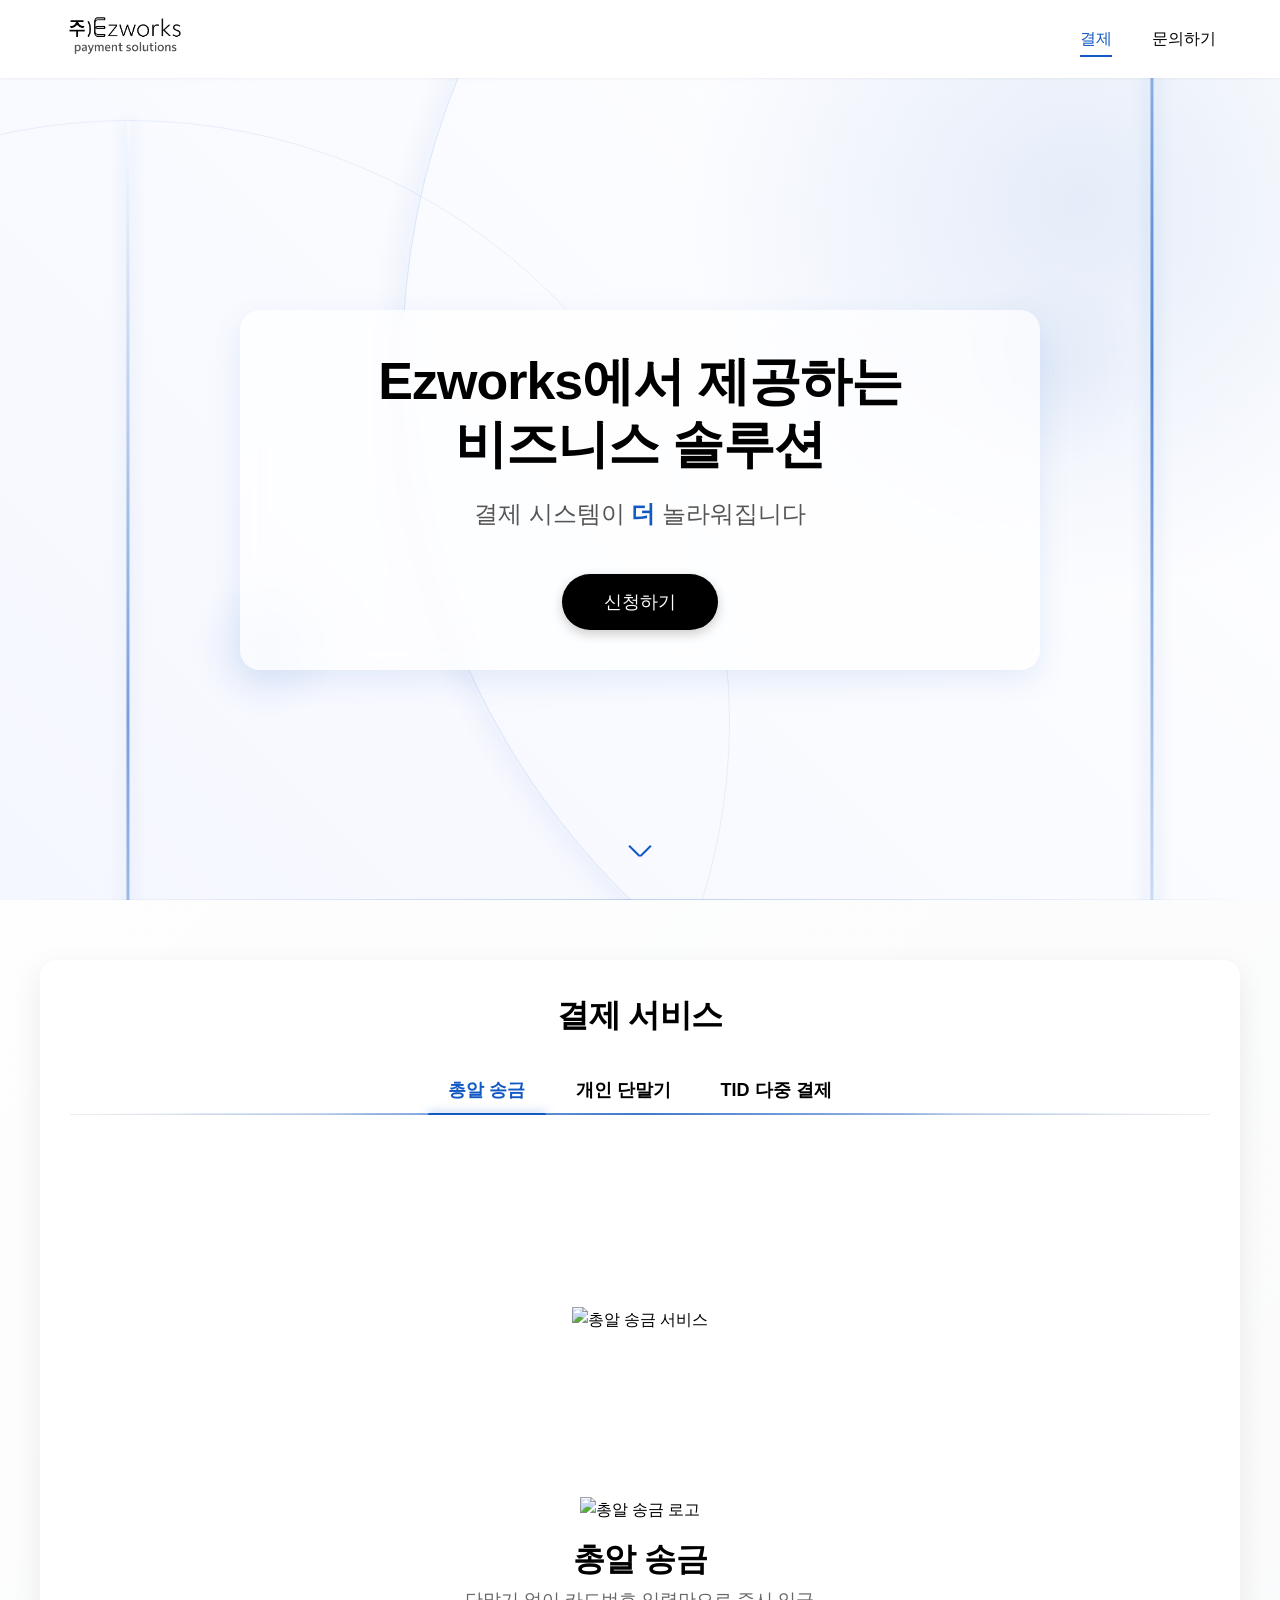
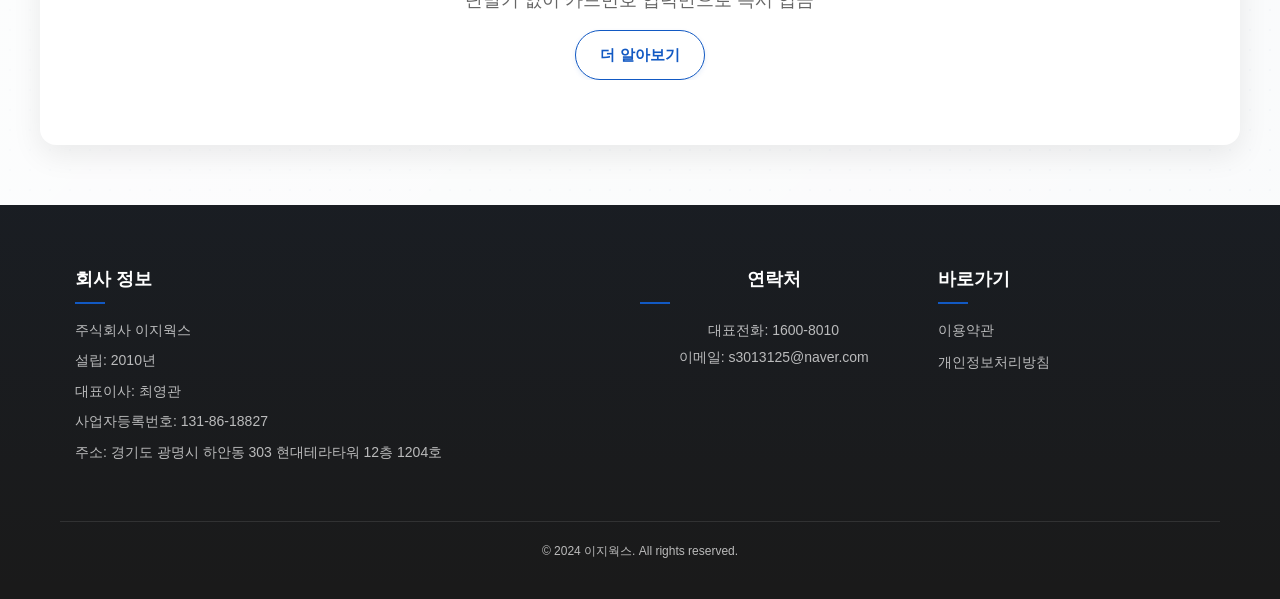
==== index.html @ 8d8925c3 "Add files via upload" ====
<!DOCTYPE html>
<html lang="ko">
<head>
    <meta charset="UTF-8">
    <meta name="viewport" content="width=device-width, initial-scale=1.0">
    <title>Ezworks - 비즈니스 결제 솔루션</title>
    <link rel="stylesheet" href="styles.css">
    <script src="script.js" defer></script>
</head>
<body>
    <header>
        <div class="header-container">
            <div class="logo">
                <a href="#" onclick="scrollToTop()"><img src="images/logo.png" alt="Ezworks"></a>
            </div>
            <nav>
                <ul>
                    <li><a href="#payment-solutions" class="active">결제</a></li>
                    <li><a href="#contact">문의하기</a></li>
                </ul>
            </nav>
        </div>
    </header>

    <main>
        <section class="hero">
            <div class="diagonal-line"></div>
            <div class="circular-line"></div>
            <div class="spinning-line"></div>
            <div class="spinning-line-2"></div>
            <div class="spinning-line-3"></div>
            <div class="container">
                <div class="hero-content">
                    <h1>Ezworks에서 제공하는<br>비즈니스 솔루션</h1>
                    <p>결제 시스템이 <strong>더</strong> 놀라워집니다</p>
                    <button class="cta-button" onclick="scrollToSection('contact')">신청하기</button>
                </div>
            </div>
            <div class="particle-1"></div>
            <div class="particle-2"></div>
            <div class="scroll-arrow" onclick="scrollToSection('payment-solutions')"></div>
        </section>

        <section id="payment-solutions" class="payment-solutions scroll-animate">
            <div class="container">
                <h2 class="scroll-animate">결제 서비스</h2>
                
                <!-- 상품 네비게이션 메뉴 -->
                <div class="product-nav scroll-animate">
                    <ul>
                        <li><a href="#" class="active" data-slide="0">총알 송금</a></li>
                        <li><a href="#" data-slide="1">개인 단말기</a></li>
                        <li><a href="#" data-slide="2">TID 다중 결제</a></li>
                    </ul>
                </div>
                
                <div class="product-showcase">
                    <div class="slider-container scroll-animate">
                        <div class="slider-wrapper">
                            <div class="slider">
                                <!-- 슬라이드 1: 총알 송금 -->
                                <div class="slide">
                                    <div class="slide-inner">
                                        <div class="product-image-container">
                                            <img src="images/bullet-transfer.png" alt="총알 송금 서비스" class="product-image">
                                        </div>
                                        <div class="product-info">
                                            <div class="product-logo">
                                                <img src="images/logo-bullet.png" alt="총알 송금 로고">
                                            </div>
                                            <h3 class="product-title">총알 송금</h3>
                                            <p class="product-subtitle">단말기 없이 카드번호 입력만으로 즉시 입금</p>
                                            <div class="product-actions">
                                                <a href="pages/bullet-transfer.html" class="btn-more">더 알아보기</a>
                                            </div>
                                        </div>
                                    </div>
                                </div>
                                
                                <!-- 슬라이드 2: 무선 단말기 -->
                                <div class="slide">
                                    <div class="slide-inner">
                                        <div class="product-image-container">
                                            <img src="images/wireless-terminal.png" alt="무선 단말기 서비스" class="product-image">
                                        </div>
                                        <div class="product-info">
                                            <div class="product-logo">
                                                <img src="images/logo-wireless.png" alt="무선 단말기 로고">
                                            </div>
                                            <h3 class="product-title">개인 단말기</h3>
                                            <p class="product-subtitle">이동형 결제 단말기로 어디서나 편리하게</p>
                                            <div class="product-actions">
                                                <a href="pages/personal-terminal.html" class="btn-more">더 알아보기</a>
                                            </div>
                                        </div>
                                    </div>
                                </div>
                                
                                <!-- 슬라이드 3: TID 다중 결제 -->
                                <div class="slide">
                                    <div class="slide-inner">
                                        <div class="product-image-container">
                                            <img src="images/multi-tid.png" alt="TID 다중 결제 서비스" class="product-image">
                                        </div>
                                        <div class="product-info">
                                            <div class="product-logo">
                                                <img src="images/logo-tid.png" alt="TID 다중 결제 로고">
                                            </div>
                                            <h3 class="product-title">TID 다중 결제</h3>
                                            <p class="product-subtitle">인건비·서비스 분리 매출 처리 가능</p>
                                            <div class="product-actions">
                                                <a href="pages/multi-tid.html" class="btn-more">더 알아보기</a>
                                            </div>
                                        </div>
                                    </div>
                                </div>
                            </div>
                        </div>
                        
                        <!-- 슬라이더 컨트롤 -->
                        <button class="slider-control prev" aria-label="이전 슬라이드">&lt;</button>
                        <button class="slider-control next" aria-label="다음 슬라이드">&gt;</button>
                    </div>
                </div>
            </div>
            <div class="particle"></div>
        </section>
    </main>

    <footer>
        <div class="container">
            <div class="footer-content">
                <div class="company-info">
                    <h4>회사 정보</h4>
                    <p>주식회사 이지웍스</p>
                    <p>설립: 2010년</p>
                    <p>대표이사: 최영관</p>
                    <p>사업자등록번호: 131-86-18827</p>
                    <p>주소: 경기도 광명시 하안동 303 현대테라타워 12층 1204호</p>
                </div>
                <div class="contact-info">
                    <h4>연락처</h4>
                    <p>대표전화: 1600-8010</p>
                    <p>이메일: s3013125@naver.com</p>
                </div>
                <div class="footer-links">
                    <h4>바로가기</h4>
                    <span>이용약관</span>
                    <span>개인정보처리방침</span>
                </div>
            </div>
            <div class="copyright">
                <p>&copy; 2024 이지웍스. All rights reserved.</p>
            </div>
        </div>
    </footer>
</body>
</html>
---- styles.css ----
/* 기본 리셋 */
* {
    margin: 0;
    padding: 0;
    box-sizing: border-box;
}

body {
    font-family: 'Samsung Sans', 'Noto Sans KR', 'Apple SD Gothic Neo', sans-serif;
    line-height: 1.6;
    color: #000;
    background-color: #f5f7ff;
    background-image: url('images/patterns/grid-pattern.svg');
    position: relative;
}

body:before {
    content: '';
    position: fixed;
    top: -50%;
    left: -50%;
    right: -50%;
    bottom: -50%;
    width: 200%;
    height: 200%;
    background: transparent;
    background-image: radial-gradient(ellipse at center, rgba(18, 89, 195, 0.02) 0%, rgba(18, 89, 195, 0) 70%);
    animation: noise 60s infinite;
    opacity: 0.6;
    z-index: -1;
}

@keyframes noise {
    0% { transform: translate(0,0) }
    10% { transform: translate(-5%,5%) }
    20% { transform: translate(-10%,10%) }
    30% { transform: translate(5%,-10%) }
    40% { transform: translate(10%,-5%) }
    50% { transform: translate(-5%,10%) }
    60% { transform: translate(-10%,-5%) }
    70% { transform: translate(10%,5%) }
    80% { transform: translate(5%,10%) }
    90% { transform: translate(-5%,-10%) }
    100% { transform: translate(0,0) }
}

.container {
    width: 100%;
    max-width: 1200px;
    margin: 0 auto;
    padding: 0 20px;
}

/* 헤더 스타일 */
header {
    position: fixed;
    top: 0;
    left: 0;
    width: 100%;
    background-color: #fff;
    box-shadow: 0 1px 3px rgba(0, 0, 0, 0.05);
    z-index: 1000;
    padding: 15px 0;
}

.header-container {
    display: flex;
    justify-content: space-between;
    align-items: center;
    width: 100%;
    max-width: 100%;
    padding: 0 5%;
}

.logo {
    display: flex;
    align-items: center;
}

.logo img {
    height: 40px;
}

.logo span {
    font-size: 14px;
    color: #666;
    font-weight: 300;
}

nav {
    margin-left: auto;
}

nav ul {
    display: flex;
    list-style: none;
    justify-content: flex-end;
}

nav ul li {
    margin: 0 20px;
}

nav ul li:last-child {
    margin-right: 0;
}

nav ul li a {
    text-decoration: none;
    color: #000;
    font-size: 16px;
    font-weight: 500;
    padding: 10px 0;
    transition: all 0.3s ease;
    position: relative;
}

nav ul li a:hover, nav ul li a.active {
    color: #1259c3;
}

nav ul li a:after {
    content: '';
    position: absolute;
    bottom: 0;
    left: 50%;
    transform: translateX(-50%);
    width: 0;
    height: 2px;
    background-color: #1259c3;
    transition: width 0.3s ease;
}

nav ul li a:hover:after, nav ul li a.active:after {
    width: 100%;
}

/* 히어로 섹션 */
.hero {
    height: 100vh;
    display: flex;
    align-items: center;
    justify-content: center;
    text-align: center;
    padding-top: 80px;
    background: linear-gradient(45deg, #f5f7ff 0%, #ffffff 100%);
    position: relative;
    overflow: hidden;
    z-index: 1;
}

.hero:before {
    content: '';
    position: absolute;
    width: 800px;
    height: 800px;
    background: radial-gradient(circle, rgba(18, 89, 195, 0.1) 0%, rgba(187, 197, 236, 0) 70%);
    top: -200px;
    right: -200px;
    border-radius: 50%;
    animation: pulse 15s infinite alternate;
}

.hero:after {
    content: '';
    position: absolute;
    width: 100%;
    height: 100%;
    background-image: url('images/patterns/blob-pattern.svg');
    background-repeat: no-repeat;
    background-position: left bottom;
    opacity: 0.8;
    z-index: 1;
    animation: floating 20s ease-in-out infinite alternate;
}

/* 히어로 섹션에 추가적인 애니메이션 요소 */
.hero .particle-1 {
    content: '';
    position: absolute;
    width: 200px;
    height: 200px;
    border-radius: 50%;
    background: radial-gradient(circle, rgba(18, 89, 195, 0.05) 0%, rgba(187, 197, 236, 0) 70%);
    top: 30%;
    right: 10%;
    z-index: 1;
    animation: float 25s infinite linear;
}

.hero .particle-2 {
    content: '';
    position: absolute;
    width: 150px;
    height: 150px;
    border-radius: 50%;
    background: radial-gradient(circle, rgba(18, 89, 195, 0.08) 0%, rgba(187, 197, 236, 0) 70%);
    bottom: 20%;
    left: 15%;
    z-index: 1;
    animation: float 20s infinite linear reverse;
}

@keyframes floating {
    0% { transform: translate(0, 0) rotate(0deg); }
    50% { transform: translate(2%, 2%) rotate(2deg); }
    100% { transform: translate(-2%, -1%) rotate(-1deg); }
}

@keyframes pulse {
    0% { transform: scale(1); opacity: 0.5; }
    50% { transform: scale(1.2); opacity: 0.8; }
    100% { transform: scale(1); opacity: 0.5; }
}

.hero-content {
    max-width: 800px;
    margin: 0 auto;
    padding: 40px;
    position: relative;
    z-index: 10;
    animation: fadeInUp 1s ease;
    background-color: rgba(255, 255, 255, 0.7);
    border-radius: 20px;
    backdrop-filter: blur(10px);
    box-shadow: 0 10px 30px rgba(18, 89, 195,.1);
}

.hero .container {
    position: relative;
    z-index: 15;
}

@keyframes fadeInUp {
    from {
        opacity: 0;
        transform: translateY(20px);
    }
    to {
        opacity: 1;
        transform: translateY(0);
    }
}

.hero h1 {
    font-size: 52px;
    font-weight: 700;
    margin-bottom: 20px;
    line-height: 1.2;
    color: #000;
    letter-spacing: -1px;
}

.hero p {
    font-size: 24px;
    margin-bottom: 40px;
    color: #555;
    font-weight: 300;
}

.hero strong {
    font-weight: 600;
    color: #1259c3;
}

.cta-button {
    padding: 16px 42px;
    font-size: 18px;
    background-color: #000;
    color: #fff;
    border: none;
    border-radius: 30px;
    cursor: pointer;
    transition: all 0.3s ease;
    font-weight: 500;
    box-shadow: 0 4px 12px rgba(0, 0, 0, 0.2);
}

.cta-button:hover {
    background-color: #333;
    transform: translateY(-2px);
    box-shadow: 0 6px 15px rgba(0, 0, 0, 0.3);
}

/* 결제 솔루션 섹션 */
.payment-solutions {
    padding: 60px 0;
    background-color: #f8f9fa;
    background-image: url('images/patterns/dot-pattern.svg');
    position: relative;
    overflow: hidden;
    z-index: 2;
    transform: translateY(0);
    transition: transform 0.8s ease-in-out, opacity 0.8s ease-in-out;
    opacity: 1;
}

.payment-solutions:before {
    content: '';
    position: absolute;
    top: 0;
    left: 0;
    width: 100%;
    height: 100%;
    background: linear-gradient(135deg, rgba(255,255,255,0.8) 0%, rgba(255,255,255,0.3) 100%);
}

.payment-solutions .container {
    background-color: #fff;
    border-radius: 16px;
    padding: 30px;
    box-shadow: 0 10px 30px rgba(0, 0, 0, 0.08);
    position: relative;
    z-index: 5;
}

h2 {
    text-align: center;
    font-size: 32px;
    font-weight: 700;
    margin-bottom: 20px;
    color: #000;
    letter-spacing: -0.5px;
}

/* 상품 네비게이션 */
.product-nav {
    position: relative;
    margin: 25px 0 20px;
    border-bottom: none;
    text-align: center;
    overflow: hidden;
}

.product-nav:after {
    content: '';
    position: absolute;
    bottom: 0;
    left: 0;
    width: 100%;
    height: 1px;
    background: #eee;
    z-index: 1;
}

.product-nav:before {
    content: '';
    position: absolute;
    bottom: 0;
    left: 0;
    width: 100%;
    height: 2px;
    background: linear-gradient(90deg, 
                rgba(18, 89, 195, 0) 0%, 
                rgba(18, 89, 195, 0.3) 20%, 
                rgba(18, 89, 195, 0.8) 50%, 
                rgba(18, 89, 195, 0.3) 80%, 
                rgba(18, 89, 195, 0) 100%);
    z-index: 2;
    transform: translateY(0);
    animation: wave 8s infinite ease-in-out;
    border-radius: 50%;
}

@keyframes wave {
    0% {
        background-position: -500px 0;
    }
    100% {
        background-position: 500px 0;
    }
}

.product-nav ul {
    display: flex;
    list-style: none;
    justify-content: center;
    flex-wrap: wrap;
    margin: 0 auto;
    position: relative;
    z-index: 3;
}

.product-nav li {
    margin: 0 5px;
}

.product-nav a {
    display: inline-block;
    padding: 10px 20px;
    color: #000;
    text-decoration: none;
    font-size: 18px;
    font-weight: 600;
    position: relative;
    transition: all 0.3s ease;
}

.product-nav a:after {
    content: '';
    position: absolute;
    bottom: -1px;
    left: 0;
    width: 0;
    height: 3px;
    background-color: #000;
    transition: width 0.3s ease;
    border-radius: 3px;
    z-index: 4;
}

.product-nav a.active {
    color: #1259c3;
}

.product-nav a.active:after {
    width: 100%;
    background-color: #1259c3;
    box-shadow: 0 0 10px rgba(18, 89, 195, 0.5);
}

.product-nav a:hover {
    color: #1259c3;
}

.product-nav a:hover:after {
    background-color: #1259c3;
    width: 100%;
}

/* 상품 쇼케이스 */
.product-showcase {
    max-width: 1200px;
    margin: 0 auto;
    padding: 20px 0;
    position: relative;
    text-align: center;
}

/* 슬라이더 스타일 */
.slider-container {
    position: relative;
    margin: 0 auto;
    max-width: 1200px;
    overflow: hidden;
    padding: 15px 0;
    text-align: center;
}

.slider-wrapper {
    position: relative;
    width: 100%;
    overflow: hidden;
    margin: 0 auto;
}

.slider {
    display: flex;
    transition: transform 0.5s ease;
    margin: 0 auto;
}

.slide {
    flex: 0 0 100%;
    max-width: 100%;
    transition: opacity 0.3s ease;
    display: flex;
    justify-content: center;
    align-items: center;
    padding: 0;
    margin: 0;
    box-sizing: border-box;
}

.slide-inner {
    display: flex;
    flex-direction: column;
    align-items: center;
    justify-content: center;
    position: relative;
    width: 100%;
    text-align: center;
    margin: 0 auto;
    max-width: 800px;
}

/* 상품 이미지 컨테이너 */
.product-image-container {
    width: 100%;
    height: 300px;
    display: flex;
    align-items: center;
    justify-content: center;
    overflow: hidden;
    margin-bottom: 20px;
    text-align: center;
}

.product-image {
    max-width: 90%;
    max-height: 90%;
    object-fit: contain;
    transition: transform 0.5s ease;
    margin: 0 auto;
    display: block;
}

.slide-inner:hover .product-image {
    transform: scale(1.05);
}

/* 상품 정보 */
.product-info {
    text-align: center;
    padding: 0 20px;
    max-width: 800px;
    margin: 0 auto;
    width: 100%;
}

.product-logo {
    height: 40px;
    margin-bottom: 10px;
    display: flex;
    justify-content: center;
    align-items: center;
    margin-left: auto;
    margin-right: auto;
}

.product-logo img {
    max-height: 100%;
    max-width: 200px;
    margin: 0 auto;
}

.product-title {
    font-size: 32px;
    font-weight: 700;
    margin-bottom: 8px;
    line-height: 1.2;
    letter-spacing: -0.5px;
}

.product-subtitle {
    font-size: 18px;
    color: #666;
    margin-bottom: 12px;
    font-weight: 300;
}

.product-description {
    font-size: 18px;
    color: #1259c3;
    margin-bottom: 30px;
    font-weight: 500;
}

.product-actions {
    display: flex;
    justify-content: center;
    gap: 15px;
    margin-top: 15px;
    margin-left: auto;
    margin-right: auto;
}

.btn-more {
    display: inline-block;
    padding: 12px 24px;
    border-radius: 30px;
    font-size: 15px;
    font-weight: 600;
    text-decoration: none;
    text-align: center;
    cursor: pointer;
    transition: all 0.3s ease;
    background-color: #fff;
    border: 1px solid #1259c3;
    color: #1259c3;
    box-shadow: 0 2px 5px rgba(18, 89, 195, 0.1);
}

.btn-apply {
    background-color: #000;
    border: 1px solid #000;
    color: #fff;
}

.btn-more:hover {
    background-color: #1259c3;
    color: #fff;
    transform: translateY(-2px);
    box-shadow: 0 4px 8px rgba(18, 89, 195, 0.2);
}

/* 슬라이더 컨트롤 */
.slider-control {
    display: none !important;
    position: absolute;
    top: 40%;
    transform: translateY(-50%);
    width: 50px;
    height: 50px;
    border-radius: 50%;
    background-color: rgba(255, 255, 255, 0.9);
    border: none;
    color: #000;
    font-size: 24px;
    cursor: pointer;
    box-shadow: 0 4px 10px rgba(0, 0, 0, 0.1);
    z-index: 10;
    transition: all 0.3s ease;
    align-items: center;
    justify-content: center;
}

.slider-control.prev {
    left: 20px;
}

.slider-control.next {
    right: 20px;
}

.slider-control:hover {
    background-color: #fff;
    box-shadow: 0 6px 15px rgba(0, 0, 0, 0.15);
    transform: translateY(-50%) scale(1.1);
}

/* 탭 디테일 */
.tab-detail {
    margin-top: 40px;
    display: none;
}

.tab-detail.show {
    display: block;
    animation: fadeInUp 0.5s ease;
}

.tab-content {
    padding: 20px;
}

.tab-pane {
    display: none;
}

.tab-pane.active {
    display: block;
    animation: fadeIn 0.5s ease;
}

@keyframes fadeIn {
    from { opacity: 0; }
    to { opacity: 1; }
}

.card {
    background-color: #fff;
    border-radius: 16px;
    overflow: hidden;
    box-shadow: 0 10px 30px rgba(0, 0, 0, 0.05);
    border: 1px solid #f0f0f0;
    transition: transform 0.3s ease, box-shadow 0.3s ease;
}

.card:hover {
    transform: translateY(-5px);
    box-shadow: 0 15px 35px rgba(0, 0, 0, 0.08);
}

.card h3 {
    padding: 20px;
    font-size: 22px;
    background-color: #000;
    color: #fff;
    font-weight: 500;
}

.card-content {
    display: flex;
    padding: 25px;
}

.card-text {
    flex: 1;
}

.card-text ul {
    list-style: none;
    padding-left: 5px;
}

.card-text li {
    margin-bottom: 15px;
    position: relative;
    padding-left: 25px;
    font-size: 15px;
}

.card-text li:before {
    content: '•';
    width: 6px;
    height: 6px;
    color: #1259c3;
    position: absolute;
    left: 5px;
    top: 0;
    font-size: 20px;
    font-weight: bold;
}

.card-image {
    flex: 1;
    display: flex;
    justify-content: center;
    align-items: center;
}

.card-image img {
    max-width: 90%;
    max-height: 200px;
    border-radius: 8px;
    box-shadow: 0 5px 15px rgba(0, 0, 0, 0.08);
    transition: transform 0.3s ease;
}

.card:hover .card-image img {
    transform: scale(1.03);
}

/* 신청 폼 */
.contact {
    padding: 100px 0;
    background-color: #f5f7ff;
    background-image: url('images/patterns/wave-pattern.svg');
    position: relative;
}

.contact:before {
    content: '';
    position: absolute;
    top: 0;
    left: 0;
    width: 100%;
    height: 100%;
    background: linear-gradient(to bottom, rgba(255,255,255,0.8) 0%, rgba(255,255,255,0.5) 100%);
}

.contact .container {
    position: relative;
    z-index: 10;
}

form {
    max-width: 800px;
    margin: 0 auto;
    background-color: #fff;
    padding: 50px;
    border-radius: 16px;
    box-shadow: 0 10px 30px rgba(0, 0, 0, 0.05);
}

.form-group {
    margin-bottom: 30px;
}

label {
    display: block;
    margin-bottom: 10px;
    font-weight: 500;
    color: #333;
    font-size: 16px;
}

input, select, textarea {
    width: 100%;
    padding: 15px;
    border: 1px solid #e0e0e0;
    border-radius: 8px;
    font-size: 16px;
    transition: all 0.3s ease;
    background-color: #fafafa;
}

input:focus, select:focus, textarea:focus {
    border-color: #1259c3;
    outline: none;
    background-color: #fff;
    box-shadow: 0 0 0 3px rgba(18, 89, 195, 0.1);
}

.submit-btn {
    width: 100%;
    padding: 18px;
    background-color: #1259c3;
    color: #fff;
    border: none;
    border-radius: 8px;
    font-size: 18px;
    cursor: pointer;
    transition: all 0.3s ease;
    font-weight: 500;
    box-shadow: 0 4px 12px rgba(18, 89, 195, 0.2);
}

.submit-btn:hover {
    background-color: #0046be;
    transform: translateY(-2px);
    box-shadow: 0 6px 15px rgba(18, 89, 195, 0.3);
}

/* 모달 */
.modal {
    display: none;
    position: fixed;
    top: 0;
    left: 0;
    width: 100%;
    height: 100%;
    background-color: rgba(0, 0, 0, 0.5);
    z-index: 2000;
    justify-content: center;
    align-items: center;
    backdrop-filter: blur(5px);
}

.modal.show {
    display: flex;
}

.modal-content {
    background-color: #fff;
    padding: 50px;
    border-radius: 16px;
    max-width: 500px;
    width: 100%;
    text-align: center;
    position: relative;
    box-shadow: 0 20px 40px rgba(0, 0, 0, 0.1);
    animation: modalFadeIn 0.3s ease;
}

@keyframes modalFadeIn {
    from { opacity: 0; transform: translateY(20px); }
    to { opacity: 1; transform: translateY(0); }
}

.close {
    position: absolute;
    top: 20px;
    right: 20px;
    font-size: 24px;
    cursor: pointer;
    color: #999;
    transition: color 0.3s ease;
}

.close:hover {
    color: #000;
}

/* 푸터 */
footer {
    background-color: #1a1a1a;
    color: #fff;
    padding: 60px 0 30px;
    position: relative;
    overflow: hidden;
}

footer:before {
    content: '';
    position: absolute;
    top: 0;
    left: 0;
    width: 100%;
    height: 100%;
    background: linear-gradient(to bottom, rgba(18, 89, 195, 0.05) 0%, rgba(18, 89, 195, 0) 100%);
    z-index: 1;
}

.footer-content {
    display: flex;
    flex-wrap: wrap;
    justify-content: space-between;
    margin-bottom: 30px;
    position: relative;
    z-index: 2;
}

.company-info, .contact-info, .footer-links {
    padding: 0 15px;
    margin-bottom: 20px;
}

.company-info {
    flex: 2;
}

.contact-info {
    flex: 1;
}

.footer-links {
    flex: 1;
    display: flex;
    flex-direction: column;
}

footer h4 {
    color: #fff;
    font-size: 18px;
    margin-bottom: 15px;
    position: relative;
    padding-bottom: 10px;
}

footer h4:after {
    content: '';
    position: absolute;
    bottom: 0;
    left: 0;
    width: 30px;
    height: 2px;
    background-color: #1259c3;
}

footer p {
    color: rgba(255, 255, 255, 0.7);
    font-size: 14px;
    margin-bottom: 8px;
    line-height: 1.6;
}

.footer-links a, .footer-links span {
    color: rgba(255, 255, 255, 0.7);
    text-decoration: none;
    margin-bottom: 10px;
    transition: all 0.3s ease;
    font-size: 14px;
    display: block;
}

.footer-links a:hover {
    color: #fff;
    padding-left: 5px;
}

.copyright {
    text-align: center;
    border-top: 1px solid rgba(255, 255, 255, 0.1);
    padding-top: 20px;
    position: relative;
    z-index: 2;
}

.copyright p {
    font-size: 12px;
}

/* 반응형 스타일 */
@media (min-width: 992px) {
    .slider {
        display: flex;
        flex-wrap: nowrap;
    }
    
    .slide {
        flex: 0 0 100%;
        max-width: 100%;
    }
    
    /* 데스크탑에서 헤더 양 끝 배치 */
    .header-container {
        justify-content: space-between;
        padding: 0 5%;
        max-width: 100%;
    }
    
    .logo {
        margin-left: 0;
    }
    
    nav {
        margin-right: 0;
    }
}

@media (max-width: 992px) {
    .hero h1 {
        font-size: 40px;
    }
    
    .hero p {
        font-size: 20px;
    }
    
    .card-content {
        flex-direction: column;
    }
    
    .card-image {
        margin-top: 30px;
    }
    
    .product-image-container {
        height: 300px;
    }
    
    .product-title {
        font-size: 32px;
    }
    
    .product-subtitle {
        font-size: 18px;
    }
}

@media (max-width: 768px) {
    header .container, .header-container {
        flex-direction: column;
    }
    
    nav ul {
        margin-top: 20px;
        flex-wrap: wrap;
    }
    
    nav ul li {
        margin: 0 10px;
    }
    
    .hero h1 {
        font-size: 32px;
    }
    
    .hero p {
        font-size: 18px;
    }
    
    .cta-button {
        padding: 14px 30px;
        font-size: 16px;
    }
    
    .hero-content {
        padding: 20px;
    }
    
    .product-actions {
        flex-direction: column;
    }
    
    .product-image-container {
        height: 250px;
    }
    
    .product-title {
        font-size: 28px;
    }
    
    .product-subtitle {
        font-size: 16px;
    }
    
    .product-logo {
        height: 40px;
    }
    
    form {
        padding: 30px 20px;
    }

    h2 {
        font-size: 32px;
    }

    .card h3 {
        font-size: 22px;
    }
    
    .slider-control {
        width: 40px;
        height: 40px;
        font-size: 20px;
    }
    
    .slider-control.prev {
        left: 10px;
    }
    
    .slider-control.next {
        right: 10px;
    }
    
    .product-nav a {
        padding: 8px 15px;
        font-size: 16px;
    }

    .footer-content {
        flex-direction: column;
    }
    
    .company-info, .contact-info, .footer-links {
        flex: 1 1 100%;
        margin-bottom: 30px;
    }
}

/* 섹션 구분선 */
section:not(:last-child):after {
    content: '';
    position: absolute;
    bottom: 0;
    left: 0;
    width: 100%;
    height: 1px;
    background: linear-gradient(to right, 
                               rgba(18, 89, 195, 0) 0%, 
                               rgba(18, 89, 195, 0.3) 50%, 
                               rgba(18, 89, 195, 0) 100%);
    z-index: 10;
}

/* 결제 섹션과 문의하기 섹션 사이 커스텀 구분선 */
.payment-solutions:after {
    display: none;
}

@keyframes wave-move {
    0% {
        background-position-x: 0%;
    }
    50% {
        background-position-x: 100%;
    }
    100% {
        background-position-x: 0%;
    }
}

/* 파티클 요소들 */
.payment-solutions .particle {
    content: '';
    position: absolute;
    width: 200px;
    height: 200px;
    border-radius: 50%;
    background: radial-gradient(circle, rgba(18, 89, 195, 0.05) 0%, rgba(187, 197, 236, 0) 70%);
    top: 30%;
    right: 5%;
    z-index: 1;
    animation: float 25s infinite linear alternate;
}

.contact .particle {
    content: '';
    position: absolute;
    width: 150px;
    height: 150px;
    border-radius: 50%;
    background: radial-gradient(circle, rgba(18, 89, 195, 0.08) 0%, rgba(187, 197, 236, 0) 70%);
    bottom: 20%;
    left: 10%;
    z-index: 1;
    animation: float 20s infinite linear reverse;
}

@keyframes float {
    0% { transform: translate(0, 0); }
    25% { transform: translate(10px, 10px); }
    50% { transform: translate(0, 20px); }
    75% { transform: translate(-10px, 10px); }
    100% { transform: translate(0, 0); }
}

/* 히어로 섹션에 빙글빙글 도는 선 추가 */
.hero .diagonal-line {
    display: none;
}

.hero .circular-line {
    content: '';
    position: absolute;
    width: 600px;
    height: 600px;
    top: 50%;
    left: 50%;
    transform: translate(-50%, -50%);
    border-radius: 50%;
    z-index: 1;
}

.hero .circular-line:before,
.hero .circular-line:after {
    display: none;
}

/* 회전하는 푸른 선 */
.hero .spinning-line {
    content: '';
    position: absolute;
    width: 1500px;
    height: 1500px;
    top: 40%;
    left: 90%;
    border-radius: 50%;
    transform: translate(-50%, -50%);
    z-index: 1;
    overflow: visible;
    opacity: 0.9;
}

.hero .spinning-line:before {
    content: '';
    position: absolute;
    width: 100%;
    height: 100%;
    top: 0;
    left: 0;
    border: 1px solid rgba(18, 89, 195, 0.15);
    border-radius: 50%;
    box-shadow: 0 0 40px rgba(18, 89, 195, 0.1);
    animation: spin 20s linear infinite;
}

.hero .spinning-line:after {
    content: '';
    position: absolute;
    width: 3px;
    height: 100%;
    background: linear-gradient(to bottom, rgba(18, 89, 195, 0) 0%, rgba(18, 89, 195, 0.8) 50%, rgba(18, 89, 195, 0) 100%);
    top: 0;
    left: 50%;
    transform: translateX(-50%);
    z-index: 2;
    transform-origin: center center;
    animation: spin 20s linear infinite;
    box-shadow: 0 0 20px rgba(18, 89, 195, 0.4);
}

/* 중간 회전선 제거하고 배치 조정 */
.hero .spinning-line-2 {
    display: none;
}

/* 세 번째 회전 선 (왼쪽 하단으로 이동) */
.hero .spinning-line-3 {
    content: '';
    position: absolute;
    width: 1200px;
    height: 1200px;
    top: 80%;
    left: 10%;
    border-radius: 50%;
    transform: translate(-50%, -50%);
    z-index: 1;
    overflow: visible;
    opacity: 0.8;
}

.hero .spinning-line-3:before {
    content: '';
    position: absolute;
    width: 100%;
    height: 100%;
    top: 0;
    left: 0;
    border: 1px solid rgba(18, 89, 195, 0.1);
    border-radius: 50%;
    animation: spin-reverse 30s linear infinite;
}

.hero .spinning-line-3:after {
    content: '';
    position: absolute;
    width: 3px;
    height: 100%;
    background: linear-gradient(to bottom, rgba(18, 89, 195, 0) 0%, rgba(18, 89, 195, 0.7) 50%, rgba(18, 89, 195, 0) 100%);
    top: 0;
    left: 50%;
    transform: translateX(-50%);
    z-index: 2;
    transform-origin: center center;
    animation: spin-reverse 30s linear infinite;
    box-shadow: 0 0 18px rgba(18, 89, 195, 0.3);
}

@keyframes spin {
    0% { transform: rotate(0deg); }
    100% { transform: rotate(360deg); }
}

@keyframes spin-reverse {
    0% { transform: rotate(0deg); }
    100% { transform: rotate(-360deg); }
}

@keyframes rotate-diagonal {
    0% { background-position: 0 0; }
    100% { background-position: 300px 300px; }
}

/* 섹션 트랜지션 효과 */
.section-transition {
    display: none;
}

@keyframes waveEffect {
    0% { transform: scaleY(1) translateY(0); }
    50% { transform: scaleY(1.2) translateY(-10px); }
    100% { transform: scaleY(1) translateY(0); }
}

/* 스크롤 애니메이션 */
.scroll-animate {
    opacity: 0;
    transform: translateY(50px);
    transition: opacity 0.8s ease, transform 0.8s ease;
}

.scroll-animate.visible {
    opacity: 1;
    transform: translateY(0);
}

/* 스크롤 화살표 */
.scroll-arrow {
    position: absolute;
    bottom: 30px;
    left: 50%;
    transform: translateX(-50%);
    width: 40px;
    height: 40px;
    cursor: pointer;
    z-index: 10;
    animation: bounce 2s infinite;
}

.scroll-arrow:before,
.scroll-arrow:after {
    content: '';
    position: absolute;
    width: 2px;
    height: 15px;
    background-color: #1259c3;
}

.scroll-arrow:before {
    top: 12px;
    left: 50%;
    margin-left: -1px;
    transform: rotate(45deg);
    transform-origin: bottom right;
}

.scroll-arrow:after {
    top: 12px;
    right: 50%;
    margin-right: -1px;
    transform: rotate(-45deg);
    transform-origin: bottom left;
}

@keyframes bounce {
    0%, 20%, 50%, 80%, 100% {
        transform: translateY(0) translateX(-50%);
    }
    40% {
        transform: translateY(-10px) translateX(-50%);
    }
    60% {
        transform: translateY(-5px) translateX(-50%);
    }
}

/* Contact Section Styles */
.contact-section {
    padding: 60px 0;
    background-color: #f8f9fa;
}

.contact-section h2 {
    text-align: center;
    margin-bottom: 20px;
    color: #333;
}

.contact-intro {
    text-align: center;
    max-width: 700px;
    margin: 0 auto 40px;
    color: #666;
}

.contact-form {
    max-width: 600px;
    margin: 0 auto 30px;
    background: #fff;
    padding: 30px;
    border-radius: 8px;
    box-shadow: 0 0 15px rgba(0, 0, 0, 0.05);
}

.form-group {
    margin-bottom: 20px;
}

.form-group label {
    display: block;
    margin-bottom: 8px;
    font-weight: 500;
    color: #333;
}

.form-group input,
.form-group textarea {
    width: 100%;
    padding: 10px;
    border: 1px solid #ddd;
    border-radius: 4px;
    font-size: 15px;
    transition: border-color 0.3s;
}

.form-group input:focus,
.form-group textarea:focus {
    border-color: #1259c3;
    outline: none;
}

.checkbox-group {
    display: flex;
    align-items: center;
    gap: 8px;
}

.checkbox-group input {
    width: auto;
}

.checkbox-group label {
    margin-bottom: 0;
    font-size: 14px;
}

.required {
    color: #e74c3c;
}

.btn-apply {
    display: block;
    width: 100%;
    background-color: #1259c3;
    color: white;
    border: none;
    font-size: 16px;
    font-weight: 500;
    transition: background-color 0.3s, transform 0.2s;
}

.btn-apply:hover {
    background-color: #0d47a1;
    transform: translateY(-2px);
}

.contact-info {
    text-align: center;
    color: #666;
}

.contact-info p {
    margin: 5px 0;
}

/* Media queries for contact section */
@media (max-width: 768px) {
    .contact-form {
        padding: 20px;
    }
}
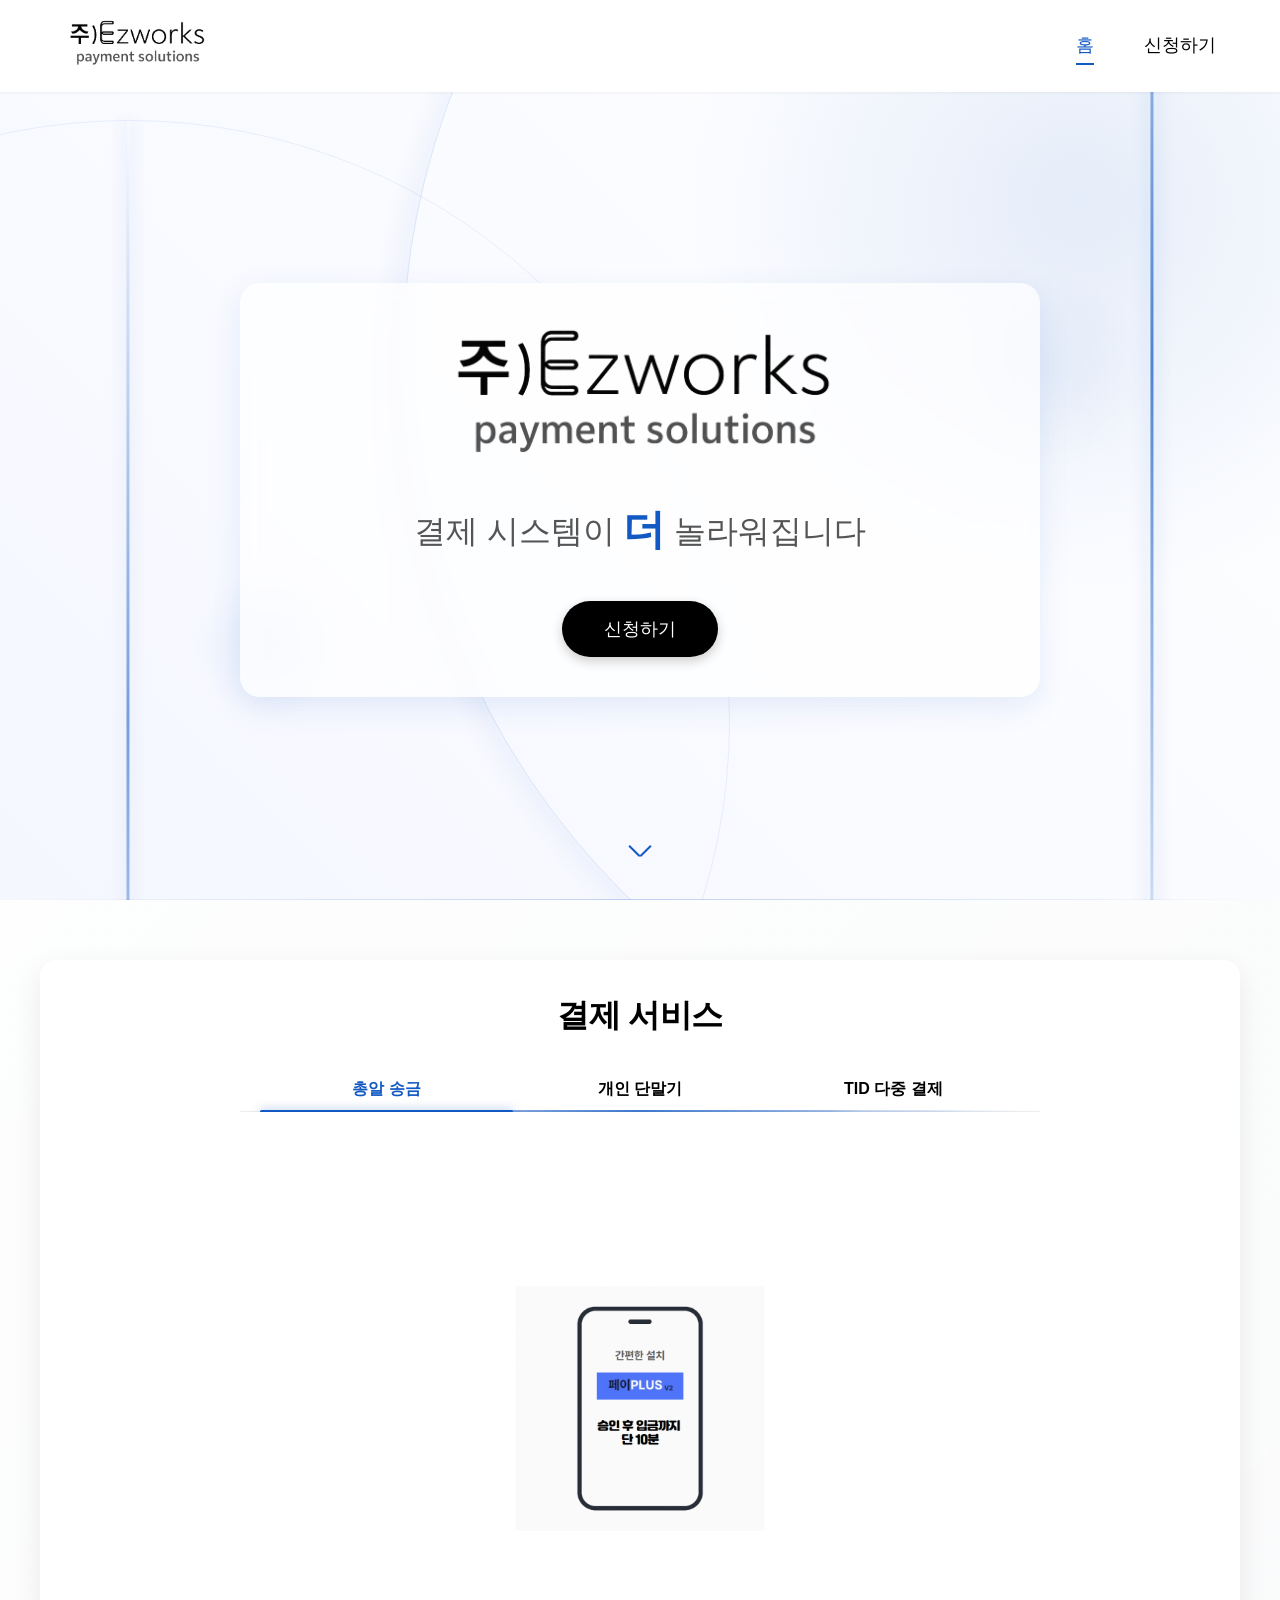
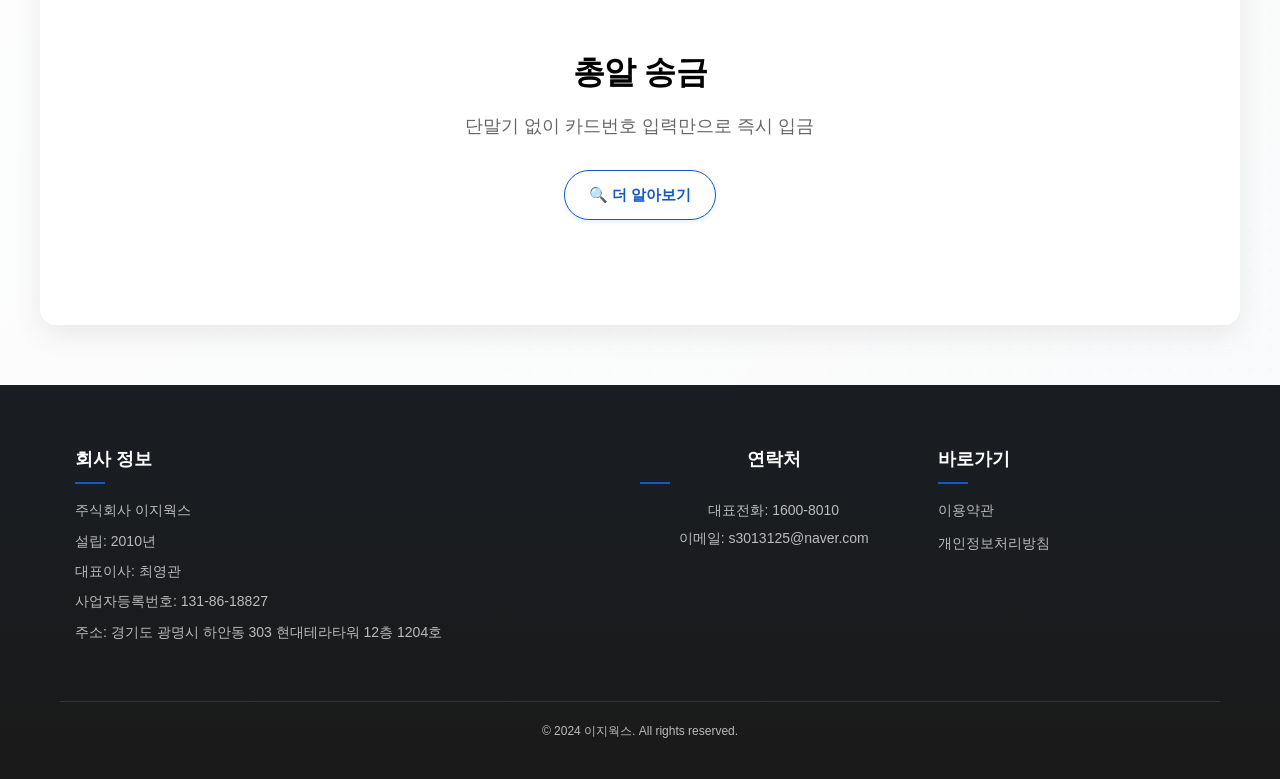
==== commit 9d1c4556: "Add files via upload" ====
--- a/index.html
+++ b/index.html
@@ -6,6 +6,83 @@
     <title>Ezworks - 비즈니스 결제 솔루션</title>
     <link rel="stylesheet" href="styles.css">
     <script src="script.js" defer></script>
+    <style>
+        /* 헤더 기본 스타일 - 데스크탑 */
+        header {
+            padding: 18px 0;
+            height: auto;
+        }
+        
+        .header-container {
+            display: flex;
+            flex-direction: row;
+            justify-content: space-between;
+            align-items: center;
+            padding: 0 5%;
+        }
+        
+        .logo {
+            margin-right: auto;
+        }
+        
+        .logo img {
+            height: 48px; /* 로고 크기 증가 */
+        }
+        
+        nav {
+            margin-left: 0;
+        }
+        
+        nav ul {
+            display: flex;
+            justify-content: flex-end;
+            margin-top: 0;
+        }
+        
+        nav ul li {
+            margin: 0 25px;
+        }
+        
+        nav ul li a {
+            font-size: 18px; /* 네비게이션 메뉴 글꼴 크기 증가 */
+            font-weight: 500;
+        }
+        
+        /* 모바일 환경을 위한 미디어 쿼리 수정 */
+        @media (max-width: 768px) {
+            header {
+                padding: 12px 0;
+            }
+            
+            .header-container {
+                padding: 0 15px;
+            }
+            
+            .logo img {
+                height: 38px; /* 모바일에서도 약간 크게 조정 */
+            }
+            
+            nav ul li {
+                margin: 0 12px;
+            }
+            
+            nav ul li a {
+                font-size: 16px;
+            }
+            
+            header .container, .header-container {
+                flex-direction: row;
+            }
+            
+            nav ul {
+                margin-top: 0;
+            }
+            
+            .hero {
+                padding-top: 80px; /* 헤더 높이 고려 */
+            }
+        }
+    </style>
 </head>
 <body>
     <header>
@@ -15,8 +92,8 @@
             </div>
             <nav>
                 <ul>
-                    <li><a href="#payment-solutions" class="active">결제</a></li>
-                    <li><a href="#contact">문의하기</a></li>
+                    <li><a href="#payment-solutions" class="active">홈</a></li>
+                    <li><a href="pages/apply.html">신청하기</a></li>
                 </ul>
             </nav>
         </div>
@@ -31,9 +108,9 @@
             <div class="spinning-line-3"></div>
             <div class="container">
                 <div class="hero-content">
-                    <h1>Ezworks에서 제공하는<br>비즈니스 솔루션</h1>
+                    <img src="images/logo.png" alt="Ezworks" class="hero-logo">
                     <p>결제 시스템이 <strong>더</strong> 놀라워집니다</p>
-                    <button class="cta-button" onclick="scrollToSection('contact')">신청하기</button>
+                    <button class="cta-button" onclick="window.location.href='pages/apply.html'">신청하기</button>
                 </div>
             </div>
             <div class="particle-1"></div>
@@ -62,16 +139,15 @@
                                 <div class="slide">
                                     <div class="slide-inner">
                                         <div class="product-image-container">
-                                            <img src="images/bullet-transfer.png" alt="총알 송금 서비스" class="product-image">
+                                            <a href="pages/bullet-transfer.html">
+                                                <img src="images/bullet-transfer.png" alt="총알 송금 서비스" class="product-image">
+                                            </a>
                                         </div>
                                         <div class="product-info">
-                                            <div class="product-logo">
-                                                <img src="images/logo-bullet.png" alt="총알 송금 로고">
-                                            </div>
                                             <h3 class="product-title">총알 송금</h3>
                                             <p class="product-subtitle">단말기 없이 카드번호 입력만으로 즉시 입금</p>
                                             <div class="product-actions">
-                                                <a href="pages/bullet-transfer.html" class="btn-more">더 알아보기</a>
+                                                <a href="pages/bullet-transfer.html" class="btn-more">🔍 더 알아보기</a>
                                             </div>
                                         </div>
                                     </div>
@@ -81,16 +157,15 @@
                                 <div class="slide">
                                     <div class="slide-inner">
                                         <div class="product-image-container">
-                                            <img src="images/wireless-terminal.png" alt="무선 단말기 서비스" class="product-image">
+                                            <a href="pages/personal-terminal.html">
+                                                <img src="images/wireless-terminal.png" alt="무선 단말기 서비스" class="product-image">
+                                            </a>
                                         </div>
                                         <div class="product-info">
-                                            <div class="product-logo">
-                                                <img src="images/logo-wireless.png" alt="무선 단말기 로고">
-                                            </div>
                                             <h3 class="product-title">개인 단말기</h3>
                                             <p class="product-subtitle">이동형 결제 단말기로 어디서나 편리하게</p>
                                             <div class="product-actions">
-                                                <a href="pages/personal-terminal.html" class="btn-more">더 알아보기</a>
+                                                <a href="pages/personal-terminal.html" class="btn-more">🔍 더 알아보기</a>
                                             </div>
                                         </div>
                                     </div>
@@ -100,16 +175,15 @@
                                 <div class="slide">
                                     <div class="slide-inner">
                                         <div class="product-image-container">
-                                            <img src="images/multi-tid.png" alt="TID 다중 결제 서비스" class="product-image">
+                                            <a href="pages/multi-tid.html">
+                                                <img src="images/multi-tid.png" alt="TID 다중 결제 서비스" class="product-image">
+                                            </a>
                                         </div>
                                         <div class="product-info">
-                                            <div class="product-logo">
-                                                <img src="images/logo-tid.png" alt="TID 다중 결제 로고">
-                                            </div>
                                             <h3 class="product-title">TID 다중 결제</h3>
                                             <p class="product-subtitle">인건비·서비스 분리 매출 처리 가능</p>
                                             <div class="product-actions">
-                                                <a href="pages/multi-tid.html" class="btn-more">더 알아보기</a>
+                                                <a href="pages/multi-tid.html" class="btn-more">🔍 더 알아보기</a>
                                             </div>
                                         </div>
                                     </div>
--- a/styles.css
+++ b/styles.css
@@ -60,7 +60,8 @@
     background-color: #fff;
     box-shadow: 0 1px 3px rgba(0, 0, 0, 0.05);
     z-index: 1000;
-    padding: 15px 0;
+    padding: 18px 0;
+    height: auto;
 }
 
 .header-container {
@@ -75,10 +76,11 @@
 .logo {
     display: flex;
     align-items: center;
+    margin-right: auto;
 }
 
 .logo img {
-    height: 40px;
+    height: 48px;
 }
 
 .logo span {
@@ -88,17 +90,18 @@
 }
 
 nav {
-    margin-left: auto;
+    margin-left: 0;
 }
 
 nav ul {
     display: flex;
     list-style: none;
     justify-content: flex-end;
+    margin-top: 0;
 }
 
 nav ul li {
-    margin: 0 20px;
+    margin: 0 25px;
 }
 
 nav ul li:last-child {
@@ -108,7 +111,7 @@
 nav ul li a {
     text-decoration: none;
     color: #000;
-    font-size: 16px;
+    font-size: 18px;
     font-weight: 500;
     padding: 10px 0;
     transition: all 0.3s ease;
@@ -226,6 +229,13 @@
     box-shadow: 0 10px 30px rgba(18, 89, 195,.1);
 }
 
+.hero-logo {
+    max-width: 400px;
+    height: auto;
+    margin-bottom: 30px;
+    animation: fadeInUp 1s ease-out;
+}
+
 .hero .container {
     position: relative;
     z-index: 15;
@@ -252,15 +262,18 @@
 }
 
 .hero p {
-    font-size: 24px;
+    font-size: 32px;
     margin-bottom: 40px;
     color: #555;
     font-weight: 300;
 }
 
 .hero strong {
-    font-weight: 600;
+    font-weight: 700;
     color: #1259c3;
+    font-size: 42px;
+    display: inline-block;
+    transform: translateY(2px);
 }
 
 .cta-button {
@@ -326,10 +339,12 @@
 /* 상품 네비게이션 */
 .product-nav {
     position: relative;
-    margin: 25px 0 20px;
+    margin: 25px auto;
     border-bottom: none;
     text-align: center;
     overflow: hidden;
+    max-width: 800px;
+    width: 100%;
 }
 
 .product-nav:after {
@@ -374,26 +389,30 @@
 .product-nav ul {
     display: flex;
     list-style: none;
-    justify-content: center;
-    flex-wrap: wrap;
-    margin: 0 auto;
+    justify-content: space-between;
+    align-items: center;
+    flex-wrap: nowrap;
+    margin: 0;
+    padding: 0 20px;
     position: relative;
     z-index: 3;
 }
 
 .product-nav li {
-    margin: 0 5px;
+    margin: 0;
+    flex: 1;
 }
 
 .product-nav a {
-    display: inline-block;
-    padding: 10px 20px;
+    display: block;
+    padding: 10px 5px;
     color: #000;
     text-decoration: none;
-    font-size: 18px;
+    font-size: 16px;
     font-weight: 600;
     position: relative;
     transition: all 0.3s ease;
+    white-space: nowrap;
 }
 
 .product-nav a:after {
@@ -467,9 +486,10 @@
     display: flex;
     justify-content: center;
     align-items: center;
-    padding: 0;
+    padding: 40px 0;
     margin: 0;
     box-sizing: border-box;
+    min-height: 600px;
 }
 
 .slide-inner {
@@ -479,30 +499,48 @@
     justify-content: center;
     position: relative;
     width: 100%;
-    text-align: center;
+    max-width: 900px;
     margin: 0 auto;
-    max-width: 800px;
+    padding: 0 20px;
 }
 
 /* 상품 이미지 컨테이너 */
 .product-image-container {
     width: 100%;
-    height: 300px;
+    max-width: 500px;
+    height: auto;
+    min-height: 400px;
     display: flex;
     align-items: center;
     justify-content: center;
     overflow: hidden;
-    margin-bottom: 20px;
-    text-align: center;
+    margin: 0 auto 40px;
+    transition: transform 0.3s ease;
+}
+
+.product-image-container a {
+    display: block;
+    cursor: pointer;
+    transition: transform 0.3s ease;
+}
+
+.product-image-container a:hover {
+    transform: scale(1.05);
+}
+
+.product-image-container img {
+    width: 100%;
+    max-height: 250px;
+    object-fit: contain;
 }
 
 .product-image {
-    max-width: 90%;
-    max-height: 90%;
+    width: auto;
+    height: auto;
+    max-height: 100%;
+    max-width: 100%;
     object-fit: contain;
-    transition: transform 0.5s ease;
-    margin: 0 auto;
-    display: block;
+    transition: transform 0.3s ease;
 }
 
 .slide-inner:hover .product-image {
@@ -512,10 +550,10 @@
 /* 상품 정보 */
 .product-info {
     text-align: center;
+    max-width: 600px;
+    margin: 0 auto;
+    width: 100%;
     padding: 0 20px;
-    max-width: 800px;
-    margin: 0 auto;
-    width: 100%;
 }
 
 .product-logo {
@@ -537,16 +575,19 @@
 .product-title {
     font-size: 32px;
     font-weight: 700;
-    margin-bottom: 8px;
-    line-height: 1.2;
+    margin: 0 0 20px;
+    line-height: 1.3;
     letter-spacing: -0.5px;
+    word-break: keep-all;
 }
 
 .product-subtitle {
     font-size: 18px;
     color: #666;
-    margin-bottom: 12px;
+    margin: 0 0 30px;
     font-weight: 300;
+    line-height: 1.5;
+    word-break: keep-all;
 }
 
 .product-description {
@@ -557,12 +598,7 @@
 }
 
 .product-actions {
-    display: flex;
-    justify-content: center;
-    gap: 15px;
-    margin-top: 15px;
-    margin-left: auto;
-    margin-right: auto;
+    margin-top: 20px;
 }
 
 .btn-more {
@@ -996,7 +1032,11 @@
     }
     
     .hero p {
-        font-size: 20px;
+        font-size: 28px;
+    }
+
+    .hero strong {
+        font-size: 36px;
     }
     
     .card-content {
@@ -1008,30 +1048,60 @@
     }
     
     .product-image-container {
-        height: 300px;
+        max-width: 450px;
+        min-height: 350px;
+        margin: 0 auto 30px;
+    }
+    
+    .product-image {
+        max-width: 90%;
+    }
+    
+    .slide-inner {
+        padding: 30px 0;
+        min-height: 500px;
     }
     
     .product-title {
-        font-size: 32px;
+        font-size: 28px;
+        margin: 0 0 15px;
     }
     
     .product-subtitle {
-        font-size: 18px;
+        font-size: 16px;
+        margin: 0 0 25px;
+    }
+
+    .hero-logo {
+        max-width: 350px;
+        margin-bottom: 25px;
     }
 }
 
 @media (max-width: 768px) {
-    header .container, .header-container {
-        flex-direction: column;
+    header {
+        padding: 12px 0;
+    }
+    
+    .header-container {
+        padding: 0 15px;
+        flex-direction: row;
+    }
+    
+    .logo img {
+        height: 38px;
     }
     
     nav ul {
-        margin-top: 20px;
-        flex-wrap: wrap;
+        margin-top: 0;
     }
     
     nav ul li {
-        margin: 0 10px;
+        margin: 0 12px;
+    }
+    
+    nav ul li a {
+        font-size: 16px;
     }
     
     .hero h1 {
@@ -1039,7 +1109,11 @@
     }
     
     .hero p {
-        font-size: 18px;
+        font-size: 24px;
+    }
+    
+    .hero strong {
+        font-size: 32px;
     }
     
     .cta-button {
@@ -1056,15 +1130,31 @@
     }
     
     .product-image-container {
-        height: 250px;
+        max-width: 380px;
+        min-height: 300px;
+        margin: 0 auto 25px;
+    }
+    
+    .product-image {
+        max-width: 95%;
+    }
+    
+    .slide-inner {
+        padding: 0 15px;
+    }
+    
+    .product-info {
+        padding: 0 10px;
     }
     
     .product-title {
-        font-size: 28px;
+        font-size: 24px;
+        margin: 0 0 12px;
     }
     
     .product-subtitle {
-        font-size: 16px;
+        font-size: 15px;
+        margin: 0 0 20px;
     }
     
     .product-logo {
@@ -1096,10 +1186,18 @@
     .slider-control.next {
         right: 10px;
     }
-    
+
+    .product-nav {
+        margin: 20px auto;
+    }
+
+    .product-nav ul {
+        padding: 0 10px;
+    }
+
     .product-nav a {
-        padding: 8px 15px;
-        font-size: 16px;
+        font-size: 14px;
+        padding: 8px 3px;
     }
 
     .footer-content {
@@ -1109,6 +1207,70 @@
     .company-info, .contact-info, .footer-links {
         flex: 1 1 100%;
         margin-bottom: 30px;
+    }
+
+    .hero-logo {
+        max-width: 280px;
+        margin-bottom: 20px;
+    }
+}
+
+/* 작은 모바일 화면 */
+@media (max-width: 480px) {
+    .slide {
+        padding: 15px 0;
+        min-height: 400px;
+    }
+
+    .slide-inner {
+        padding: 0 10px;
+    }
+
+    .product-image-container {
+        max-width: 320px;
+        min-height: 250px;
+        margin: 0 auto 20px;
+    }
+    
+    .product-image {
+        max-width: 100%;
+    }
+
+    .hero-logo {
+        max-width: 220px;
+        margin-bottom: 15px;
+    }
+
+    .product-info {
+        padding: 0 5px;
+    }
+
+    .product-title {
+        font-size: 22px;
+        margin: 0 0 10px;
+    }
+
+    .product-subtitle {
+        font-size: 14px;
+        margin: 0 0 15px;
+    }
+
+    .btn-more {
+        padding: 10px 20px;
+        font-size: 14px;
+    }
+
+    .product-nav {
+        margin: 15px auto;
+    }
+
+    .product-nav ul {
+        padding: 0 5px;
+    }
+
+    .product-nav a {
+        font-size: 13px;
+        padding: 6px 2px;
     }
 }
 
